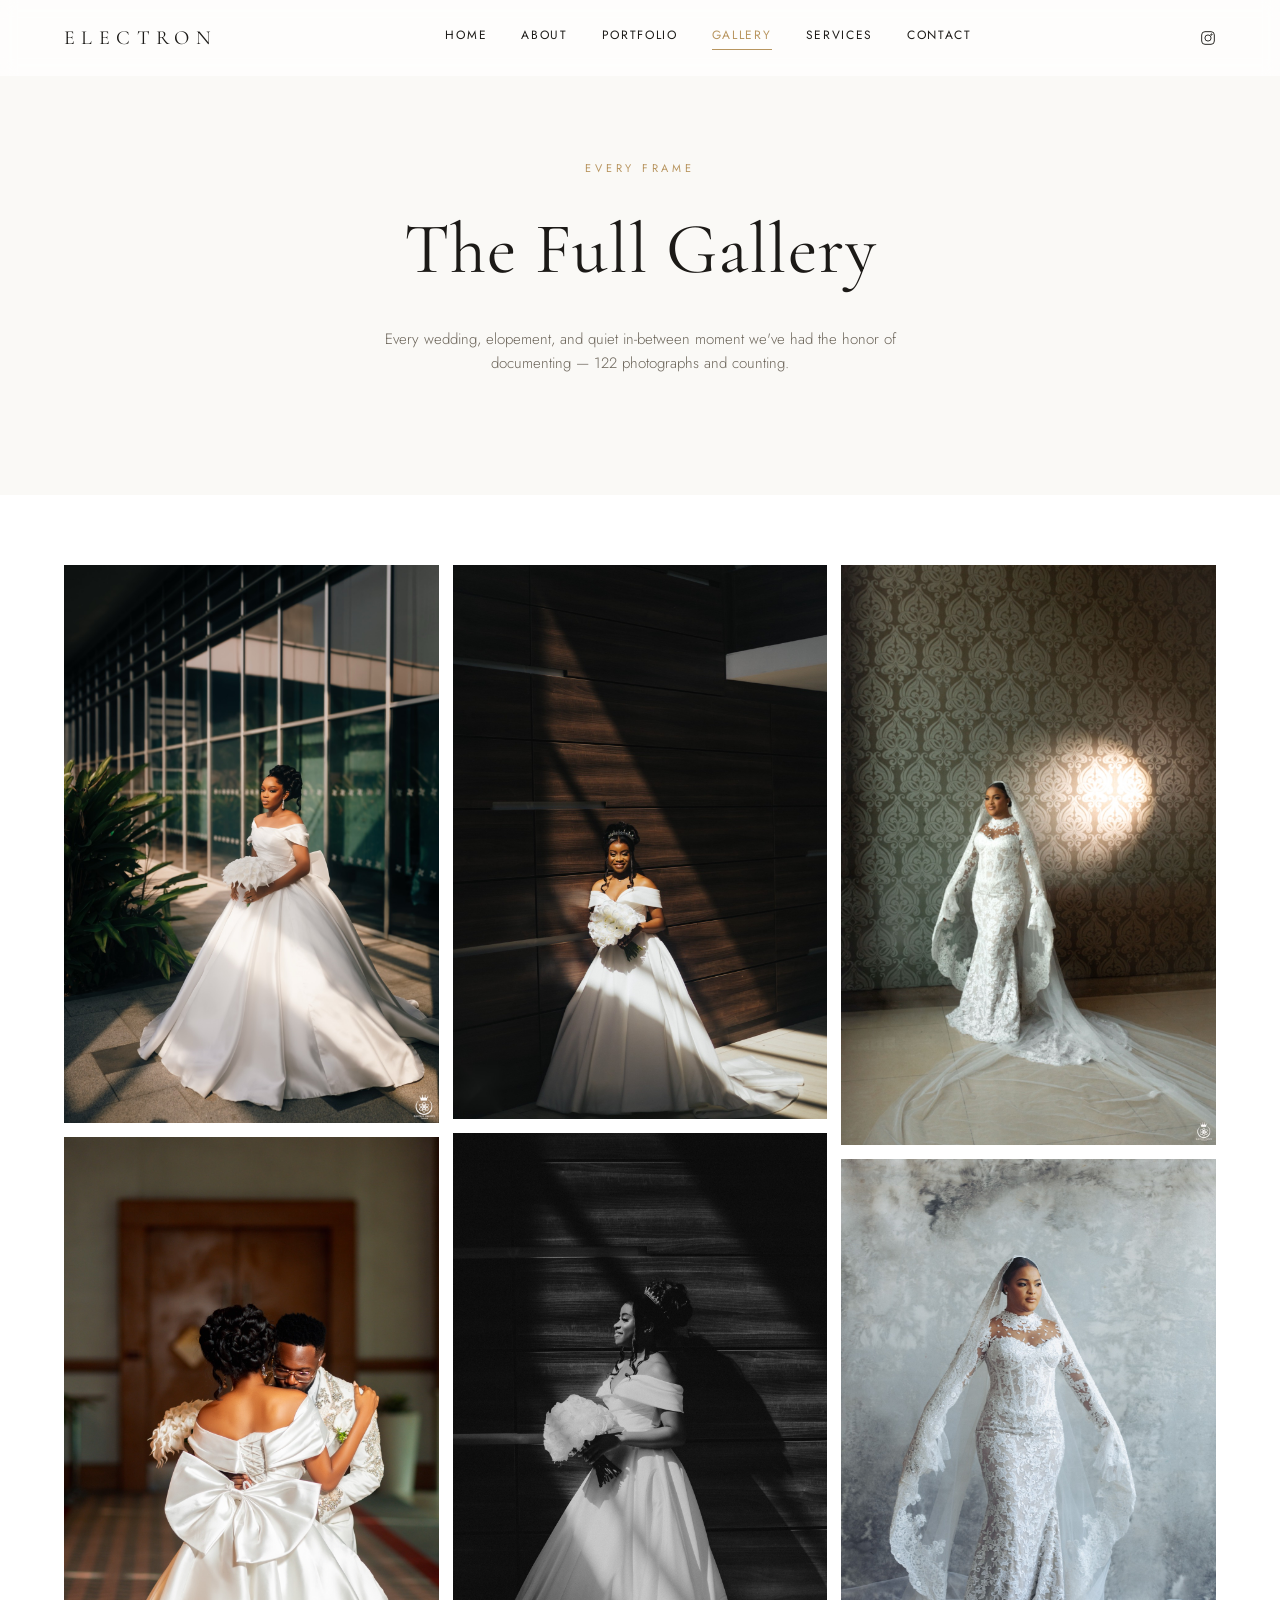
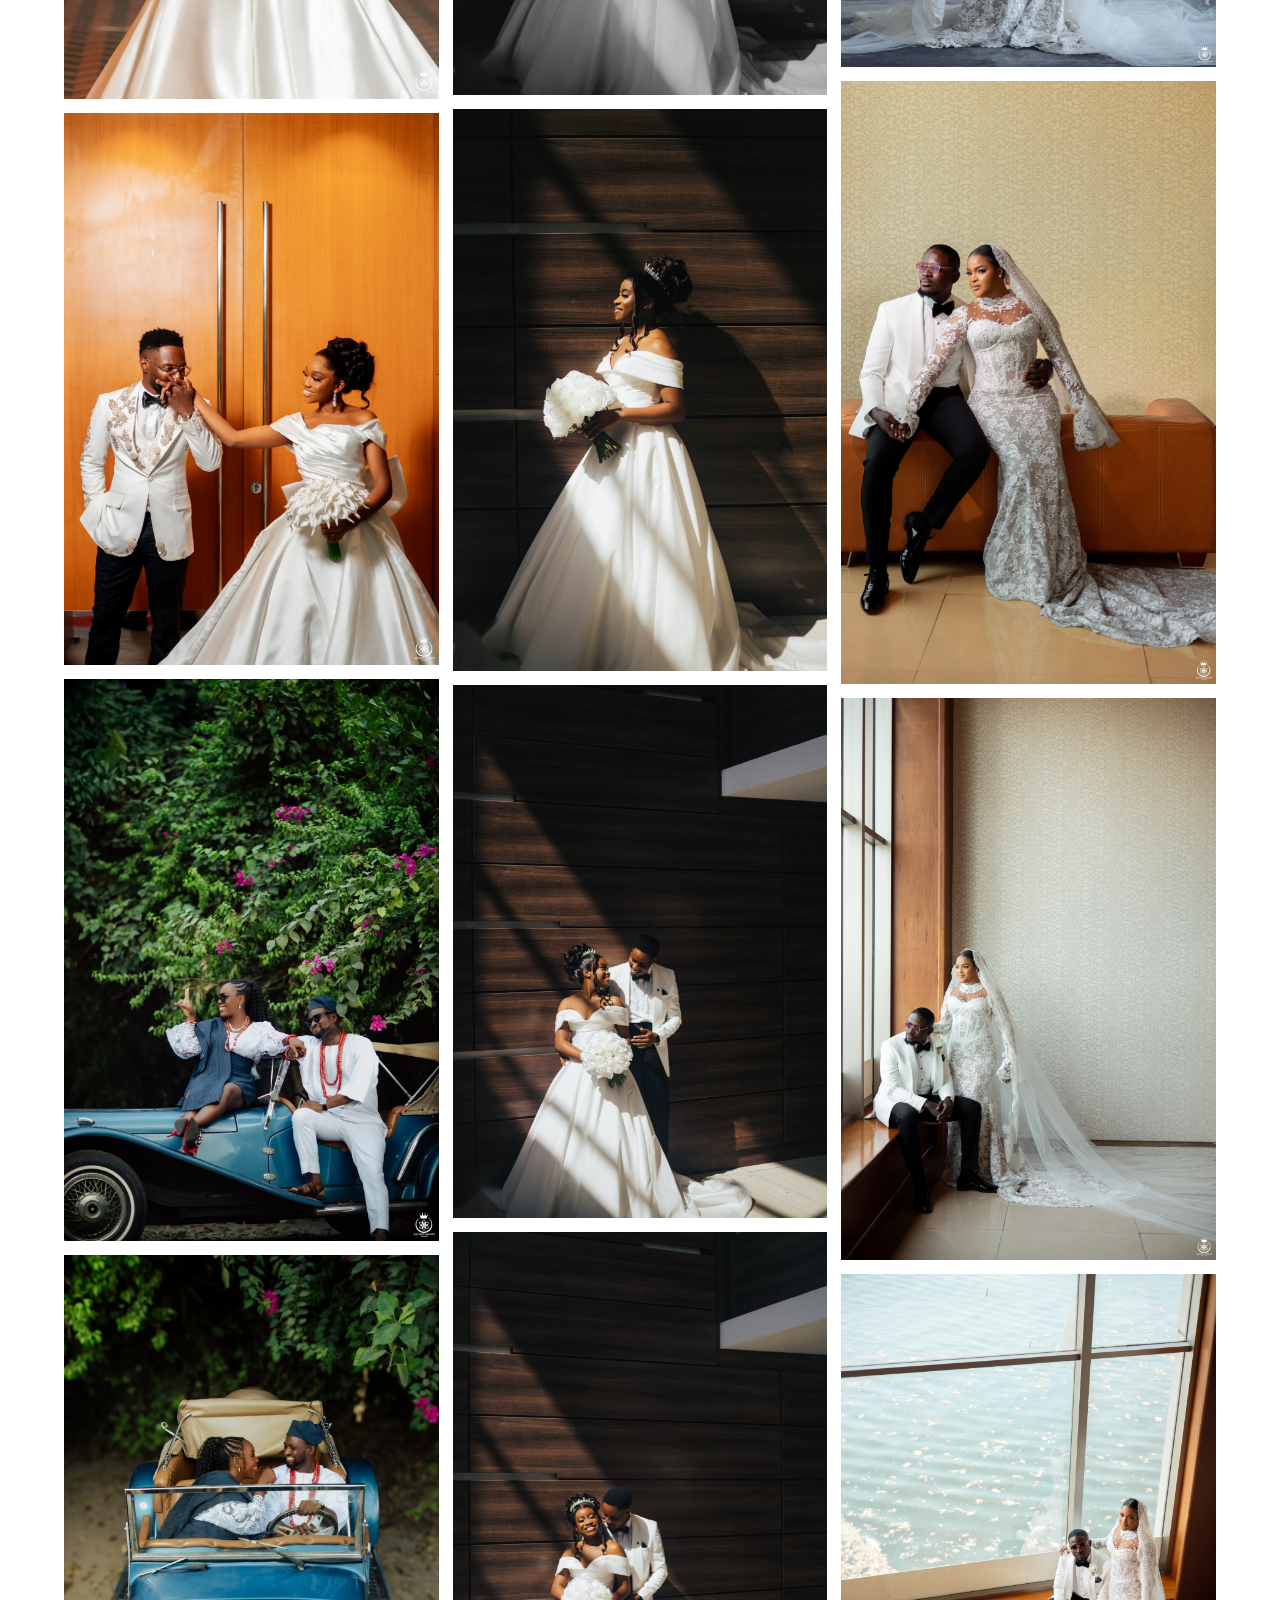
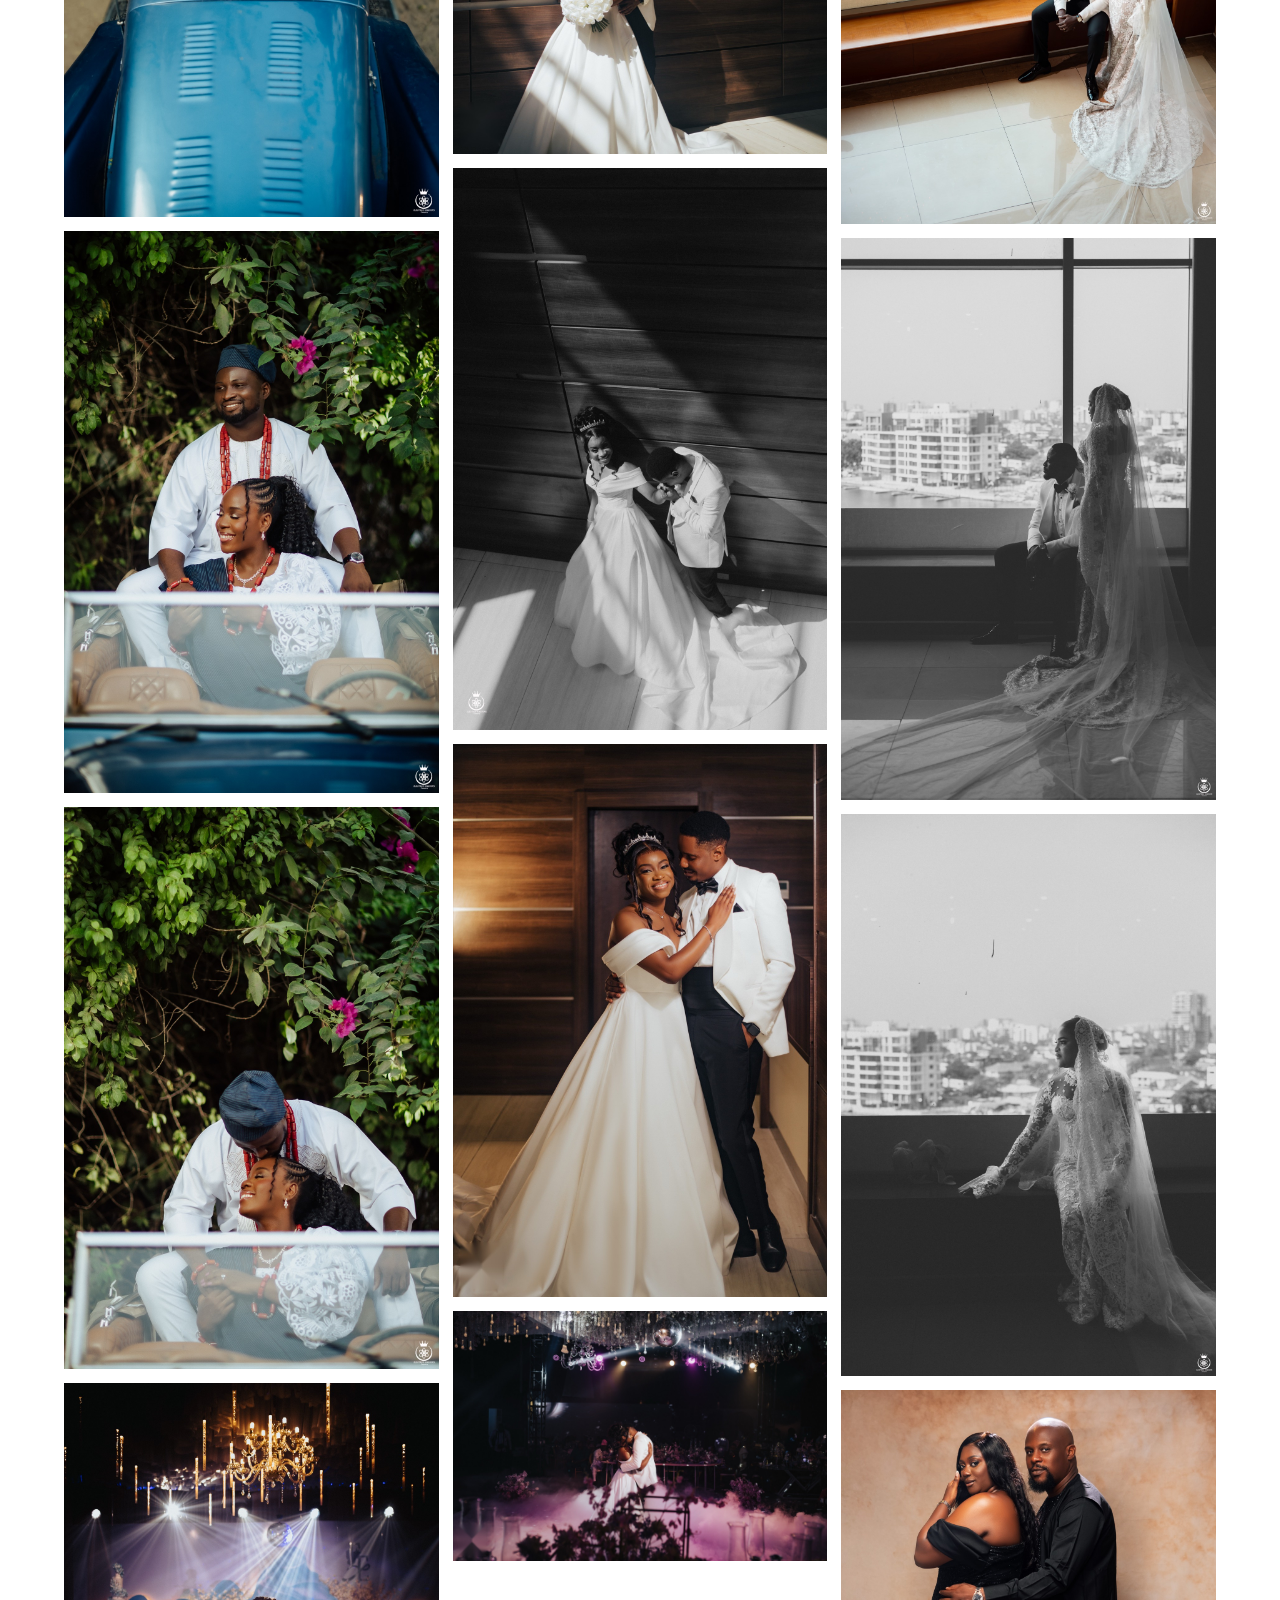
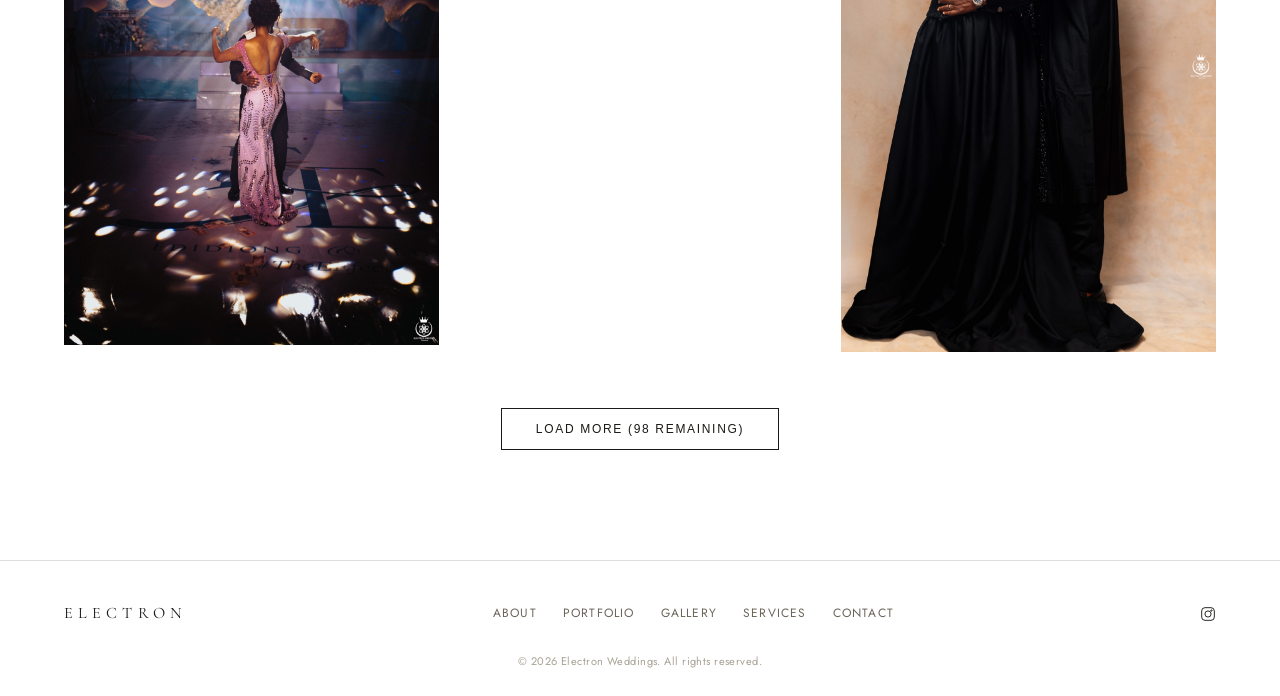
==== gallery.html @ 6eec6b78 "Electron Weddings website Wedding photography site with hero, portfolio, services, testimonials, Ins" ====
<!DOCTYPE html>
<html lang="en">
<head>
<meta charset="UTF-8" />
<meta name="viewport" content="width=device-width, initial-scale=1.0" />
<title>Full Gallery — Electron Weddings</title>
<meta name="description" content="The full Electron Weddings portfolio — every wedding, elopement, and love story we've had the honor of documenting." />
<link rel="icon" href="data:image/svg+xml,<svg xmlns='http://www.w3.org/2000/svg' viewBox='0 0 100 100'><text y='.9em' font-size='90'>◈</text></svg>" />
<link rel="preconnect" href="https://fonts.googleapis.com">
<link rel="preconnect" href="https://fonts.gstatic.com" crossorigin>
<link href="https://fonts.googleapis.com/css2?family=Cormorant+Garamond:ital,wght@0,300;0,400;0,500;0,600;1,400&family=Jost:wght@300;400;500;600&display=swap" rel="stylesheet">
<link rel="stylesheet" href="css/style.css?v=1788939989" />
</head>
<body>

<!-- ============ PRELOADER ============ -->
<div id="preloader"><span>ELECTRON WEDDINGS</span></div>

<!-- ============ NAV ============ -->
<header class="site-header" id="siteHeader">
  <div class="nav-wrap">
    <a href="index.html" class="logo">ELECTRON</a>
    <nav class="nav-links" id="navLinks">
      <a href="index.html#home">Home</a>
      <a href="index.html#about">About</a>
      <a href="index.html#portfolio">Portfolio</a>
      <a href="gallery.html" class="current">Gallery</a>
      <a href="index.html#services">Services</a>
      <a href="index.html#contact">Contact</a>
    </nav>
    <div class="nav-right">
      <a class="nav-social" href="https://www.instagram.com/electronweddings" target="_blank" rel="noopener" aria-label="Instagram">
        <svg viewBox="0 0 24 24" width="16" height="16" fill="none" stroke="currentColor" stroke-width="1.4"><rect x="2.5" y="2.5" width="19" height="19" rx="5"/><circle cx="12" cy="12" r="4.6"/><circle cx="17.2" cy="6.8" r="1"/></svg>
      </a>
      <button class="nav-toggle" id="navToggle" aria-label="Toggle menu">
        <span></span><span></span>
      </button>
    </div>
  </div>
</header>

<!-- ============ GALLERY HERO ============ -->
<section class="gallery-hero">
  <p class="section-eyebrow center">Every Frame</p>
  <h1 class="gallery-hero-title">The Full Gallery</h1>
  <p class="section-sub center">Every wedding, elopement, and quiet in-between moment we've had the honor of documenting — <span id="galleryCount">122</span> photographs and counting.</p>
</section>

<!-- ============ FULL GALLERY ============ -->
<section class="full-gallery">
  <div class="gallery" id="fullGallery"></div>
  <button class="btn-outline-dark load-more-btn" id="loadMoreBtn">Load More</button>
</section>

<!-- ============ FOOTER ============ -->
<footer class="site-footer">
  <div class="footer-inner">
    <a href="index.html" class="logo">ELECTRON</a>
    <nav class="footer-links">
      <a href="index.html#about">About</a>
      <a href="index.html#portfolio">Portfolio</a>
      <a href="gallery.html">Gallery</a>
      <a href="index.html#services">Services</a>
      <a href="index.html#contact">Contact</a>
    </nav>
    <div class="footer-social">
      <a href="https://www.instagram.com/electronweddings" target="_blank" rel="noopener" aria-label="Instagram">
        <svg viewBox="0 0 24 24" width="16" height="16" fill="none" stroke="currentColor" stroke-width="1.4"><rect x="2.5" y="2.5" width="19" height="19" rx="5"/><circle cx="12" cy="12" r="4.6"/><circle cx="17.2" cy="6.8" r="1"/></svg>
      </a>
    </div>
  </div>
  <p class="footer-copy">© <span id="year"></span> Electron Weddings. All rights reserved.</p>
</footer>

<!-- Lightbox -->
<div class="lightbox" id="lightbox">
  <button class="lightbox-close" id="lightboxClose" aria-label="Close">×</button>
  <button class="lightbox-nav lightbox-prev" id="lightboxPrev" aria-label="Previous photo">‹</button>
  <img id="lightboxImg" src="" alt="" />
  <button class="lightbox-nav lightbox-next" id="lightboxNext" aria-label="Next photo">›</button>
  <p class="lightbox-count" id="lightboxCount"></p>
</div>

<script src="js/gallery-data.js?v=1788939989"></script>
<script src="js/main.js?v=1788939989"></script>
<script src="js/gallery.js?v=1788939989"></script>
</body>
</html>
---- css/style.css ----
/* ===================================================================
   Electron Weddings — Stylesheet
   Minimal editorial style (inspired by REEM Photography) with
   Electron Weddings' own gold-accent / marquee / filter attributes.
   =================================================================== */

:root{
  --ink:#1c1a17;
  --paper:#ffffff;
  --cream:#faf9f6;
  --cream-dark:#efe8db;
  --gold:#b8955f;
  --gold-light:#d9bd8d;
  --charcoal:#242220;
  --line:rgba(28,26,23,.14);
  --font-serif:'Cormorant Garamond', Georgia, serif;
  --font-sans:'Jost', 'Helvetica Neue', Arial, sans-serif;
  --ease:cubic-bezier(.22,1,.36,1);
}

*,*::before,*::after{box-sizing:border-box;margin:0;padding:0;}
html{scroll-behavior:smooth;}
body{
  font-family:var(--font-sans);
  color:var(--ink);
  background:var(--paper);
  line-height:1.6;
  overflow-x:hidden;
  -webkit-font-smoothing:antialiased;
}
img{display:block;max-width:100%;height:auto;}
a{color:inherit;text-decoration:none;}
ul{list-style:none;}
h1,h2,h3{font-family:var(--font-serif);font-weight:500;letter-spacing:.01em;}
.center{text-align:center;margin-left:auto;margin-right:auto;}
.light{color:var(--cream);}

/* ---------- preloader ---------- */
#preloader{
  position:fixed;inset:0;z-index:9999;
  background:var(--ink);
  display:flex;align-items:center;justify-content:center;
  transition:opacity .8s var(--ease), visibility .8s var(--ease);
}
#preloader span{
  font-family:var(--font-serif);
  color:var(--cream);
  letter-spacing:.35em;
  font-size:14px;
  opacity:.85;
}
#preloader.loaded{opacity:0;visibility:hidden;}

/* ---------- text links (REEM-style minimal CTAs) ---------- */
.text-link{
  display:inline-flex;align-items:center;gap:6px;
  font-size:12px;letter-spacing:.14em;text-transform:uppercase;
  color:var(--ink);
  padding-bottom:5px;
  border-bottom:1px solid var(--ink);
  transition:color .3s var(--ease), border-color .3s var(--ease), gap .3s var(--ease);
}
.text-link i{font-style:normal;transition:transform .3s var(--ease);}
.text-link:hover{color:var(--gold);border-color:var(--gold);gap:10px;}
.text-link.light{color:var(--cream);border-color:var(--cream);}
.text-link.light:hover{color:var(--gold-light);border-color:var(--gold-light);}
.center-link{display:flex;width:max-content;margin:36px auto 0;}

.btn-outline-dark{
  background:transparent;border:1px solid var(--ink);color:var(--ink);
  padding:13px 34px;font-size:12px;letter-spacing:.14em;text-transform:uppercase;
  cursor:pointer;border-radius:0;transition:all .35s var(--ease);
}
.btn-outline-dark:hover{background:var(--ink);color:var(--paper);}

/* ---------- header / nav ---------- */
.site-header{
  position:fixed;top:0;left:0;right:0;z-index:500;
  padding:22px 5%;
  background:rgba(255,255,255,.7);
  backdrop-filter:blur(8px);
  transition:background .4s var(--ease), padding .4s var(--ease), box-shadow .4s var(--ease);
}
.site-header.scrolled{
  background:rgba(255,255,255,.94);
  padding:14px 5%;
  box-shadow:0 1px 0 var(--line);
}
.nav-wrap{
  width:100%;
  display:flex;align-items:center;justify-content:space-between;
}
.logo{
  font-family:var(--font-serif);
  font-size:20px;
  letter-spacing:.32em;
  color:var(--ink);
}
.nav-links{display:flex;align-items:center;gap:34px;}
.nav-links a{
  font-size:12px;letter-spacing:.14em;text-transform:uppercase;
  color:var(--ink);
  position:relative;
  padding-bottom:4px;
  transition:color .3s var(--ease);
}
.nav-links a::after{
  content:'';position:absolute;left:0;bottom:0;width:0;height:1px;background:var(--gold);
  transition:width .3s var(--ease);
}
.nav-links a:hover::after{width:100%;}
.nav-links a.current{color:var(--gold);}
.nav-links a.current::after{width:100%;}
.nav-right{display:flex;align-items:center;gap:22px;}
.nav-social{color:var(--ink);transition:color .3s var(--ease);display:flex;}
.nav-social:hover{color:var(--gold);}
.nav-toggle{
  display:none;flex-direction:column;gap:6px;background:none;border:none;cursor:pointer;z-index:600;
}
.nav-toggle span{width:22px;height:1px;background:var(--ink);}

/* ---------- hero ---------- */
.hero{
  position:relative;
  height:100vh;
  min-height:600px;
  display:flex;align-items:center;justify-content:center;
  overflow:hidden;
}
.hero-media{position:absolute;inset:0;}
.hero-media img{
  width:100%;height:100%;object-fit:cover;
  transform:scale(1.08);
  animation:heroZoom 18s ease-in-out infinite alternate;
}
@keyframes heroZoom{from{transform:scale(1.08);}to{transform:scale(1);}}
.hero-overlay{
  position:absolute;inset:0;
  background:linear-gradient(180deg, rgba(28,26,23,.32) 0%, rgba(28,26,23,.2) 45%, rgba(28,26,23,.6) 100%);
}
.hero-content{
  position:relative;z-index:2;text-align:center;color:var(--cream);
  padding:0 20px;
  max-width:760px;
  opacity:0;
  animation:fadeUp 1.2s .3s var(--ease) forwards;
}
@keyframes fadeUp{from{opacity:0;transform:translateY(24px);}to{opacity:1;transform:translateY(0);}}
.hero-eyebrow{
  font-size:12px;letter-spacing:.3em;text-transform:uppercase;color:var(--gold-light);margin-bottom:22px;
}
.hero h1{
  font-family:var(--font-serif);font-weight:400;
  font-size:clamp(48px,9vw,104px);
  line-height:1.02;
  margin-bottom:24px;
  letter-spacing:.01em;
}
.hero-sub{
  font-size:15px;font-weight:300;letter-spacing:.06em;text-transform:uppercase;
  margin:0 auto 36px;
  color:rgba(247,243,236,.85);
}
.hero-actions{display:flex;gap:36px;justify-content:center;flex-wrap:wrap;}
.scroll-cue{
  position:absolute;bottom:32px;left:50%;transform:translateX(-50%);z-index:2;
}
.scroll-cue span{
  display:block;width:1px;height:46px;background:rgba(247,243,236,.5);position:relative;
  animation:scrollCue 2s ease-in-out infinite;
}
@keyframes scrollCue{0%{opacity:0;transform:scaleY(0);transform-origin:top;}40%{opacity:1;transform:scaleY(1);transform-origin:top;}60%{opacity:1;transform:scaleY(1);transform-origin:bottom;}100%{opacity:0;transform:scaleY(0);transform-origin:bottom;}}

/* ---------- entry gate ---------- */
.entry-gate{
  position:relative;
  min-height:100vh;
  display:flex;align-items:center;justify-content:center;
  background:
    radial-gradient(ellipse 60% 50% at 50% 45%, rgba(184,149,95,.10), transparent 70%),
    radial-gradient(ellipse 120% 90% at 50% 50%, #2a2620 0%, var(--ink) 65%);
  overflow:hidden;
  text-align:center;
  padding:60px 20px;
}
.entry-gate.hiding{
  animation:gateExit .8s var(--ease) forwards;
  pointer-events:none;
}
@keyframes gateExit{
  0%{opacity:1;transform:scale(1);}
  100%{opacity:0;transform:scale(1.06);}
}
.gate-inner{
  position:relative;z-index:2;
  display:flex;flex-direction:column;align-items:center;gap:26px;
}
.camera-gate-btn{
  position:relative;background:none;border:none;cursor:pointer;padding:0;
  width:230px;height:200px;display:flex;align-items:center;justify-content:center;
  perspective:600px;
  -webkit-tap-highlight-color:transparent;
}
.camera-icon{
  position:relative;z-index:2;
  filter:drop-shadow(0 6px 30px rgba(0,0,0,.45)) drop-shadow(0 0 26px rgba(184,149,95,.3));
  transform:rotateX(var(--tiltX,0deg)) rotateY(var(--tiltY,0deg)) scale(var(--gate-scale,1));
  transition:transform .5s var(--ease), filter .4s var(--ease);
}
.camera-gate-btn:hover .camera-icon{
  filter:drop-shadow(0 10px 34px rgba(0,0,0,.5)) drop-shadow(0 0 40px rgba(184,149,95,.5));
  --gate-scale:1.05;
}
.camera-gate-btn:active .camera-icon{ --gate-scale:0.95; }

/* -- camera body -- */
.cam-chassis{
  fill:var(--charcoal);stroke:var(--gold);stroke-width:1.25;
}
.cam-viewfinder{
  fill:var(--charcoal);stroke:var(--gold);stroke-width:1.25;
}
.cam-shutter-mount{
  fill:#1a1815;stroke:var(--gold-light);stroke-width:1;opacity:.9;
}
.cam-shutter-btn{
  fill:var(--gold);
  transition:transform .18s var(--ease), fill .3s var(--ease);
  transform-origin:190px 50px;
}
.camera-gate-btn:hover .cam-shutter-btn{fill:var(--gold-light);}
.camera-gate-btn.snapping .cam-shutter-btn{transform:scale(.72);fill:var(--cream);}
.cam-lug{fill:none;stroke:var(--gold);stroke-width:1.25;opacity:.7;}

/* -- lens / aperture -- */
.cam-lens-ring{fill:#151310;stroke:var(--gold-light);stroke-width:1.5;opacity:.9;}
.cam-lens{fill:#0f0e0c;stroke:var(--gold);stroke-width:1;}
.cam-lens-dot{fill:var(--gold-light);transition:opacity .3s var(--ease);}
.cam-lens-glint{fill:none;stroke:rgba(247,243,236,.35);stroke-width:3;stroke-linecap:round;}
.blade-path{fill:var(--cream);opacity:.94;}
.blade-slide{
  transform:translateX(-19px);
  transition:transform .55s cubic-bezier(.6,-0.28,.44,1.35);
}
.cam-aperture{
  transform-origin:120px 129px;
  animation:apertureDrift 50s linear infinite;
}
@keyframes apertureDrift{from{transform:rotate(0deg);}to{transform:rotate(360deg);}}
.camera-gate-btn:hover .blade-slide{transform:translateX(-7px);}
.camera-gate-btn.snapping .blade-slide{
  transform:translateX(4px);
  transition:transform .16s cubic-bezier(.7,0,.84,0);
}
.camera-gate-btn.snapping .cam-lens-dot{opacity:0;}
.gate-ring-pulse{
  position:absolute;top:50%;left:63%;width:112px;height:112px;margin:-56px 0 0 -56px;
  border-radius:50%;
  border:1px solid var(--gold-light);opacity:0;
  animation:gatePulse 2.8s ease-out infinite;
}
@keyframes gatePulse{
  0%{transform:scale(.86);opacity:.55;}
  100%{transform:scale(1.5);opacity:0;}
}
.gate-glow{
  position:absolute;top:50%;left:63%;width:170px;height:170px;margin:-85px 0 0 -85px;
  border-radius:50%;
  background:radial-gradient(circle,rgba(184,149,95,.28),transparent 70%);
  filter:blur(8px);
  animation:gateGlow 4.5s ease-in-out infinite;
}
@keyframes gateGlow{0%,100%{opacity:.45;}50%{opacity:1;}}
.gate-label{
  font-family:var(--font-serif);font-size:22px;font-weight:400;letter-spacing:.05em;
  color:var(--cream);
}
.gate-sub{
  font-size:11px;letter-spacing:.24em;text-transform:uppercase;
  color:rgba(247,243,236,.5);margin-top:-14px;
}
.gate-flash{
  position:fixed;inset:0;background:#fdfaf3;opacity:0;pointer-events:none;z-index:5000;
}
.gate-flash.flashing{animation:flashPop .55s ease-out;}
@keyframes flashPop{0%{opacity:0;}14%{opacity:1;}100%{opacity:0;}}

#siteContent{display:none;}
#siteContent.revealed{display:block;animation:contentIn 1s var(--ease);}
@keyframes contentIn{from{opacity:0;transform:translateY(28px);}to{opacity:1;transform:translateY(0);}}

body.gate-locked .nav-links,
body.gate-locked .nav-right{
  opacity:.3;pointer-events:none;transition:opacity .5s var(--ease);
}

@media (max-width:520px){
  .camera-gate-btn{width:190px;height:166px;}
  .camera-icon{width:175px;height:153px;}
  .gate-glow{width:140px;height:140px;margin:-70px 0 0 -70px;}
  .gate-ring-pulse{width:92px;height:92px;margin:-46px 0 0 -46px;}
}

/* ---------- marquee ---------- */
.marquee{
  background:var(--ink);color:var(--cream);
  overflow:hidden;white-space:nowrap;padding:16px 0;
}
.marquee-track{
  display:inline-flex;gap:24px;
  animation:marquee 26s linear infinite;
}
.marquee-track span{
  font-family:var(--font-serif);font-style:italic;font-size:17px;letter-spacing:.03em;color:rgba(247,243,236,.85);
}
@keyframes marquee{from{transform:translateX(0);}to{transform:translateX(-50%);}}

/* ---------- stands for ---------- */
.stands-for{
  padding:110px 5% 100px;text-align:center;background:var(--paper);
}
.standsfor-title{
  font-size:clamp(32px,6vw,64px);font-weight:400;line-height:1.15;
}
.standsfor-title em{font-style:italic;color:var(--gold);font-weight:400;}

/* ---------- section shared ---------- */
.section-eyebrow{
  font-size:11px;letter-spacing:.34em;text-transform:uppercase;color:var(--gold);margin-bottom:14px;
}
.section-eyebrow.light{color:var(--gold-light);}
.section-title{font-family:var(--font-serif);font-size:clamp(30px,4vw,44px);font-weight:400;margin-bottom:16px;}
.section-sub{
  font-weight:300;color:#6b6459;max-width:560px;margin:0 auto 50px;font-size:15px;
}
.section-sub.light{color:rgba(247,243,236,.7);}

/* ---------- about ---------- */
.about{
  display:grid;grid-template-columns:1fr 1fr;
  align-items:stretch;
  min-height:600px;
  background:var(--cream);
}
.about-image{overflow:hidden;}
.about-image img{width:100%;height:100%;object-fit:cover;min-height:400px;filter:grayscale(.15);}
.about-content{
  padding:90px 8%;
  display:flex;flex-direction:column;justify-content:center;
}
.about-content h2{font-size:clamp(26px,2.6vw,34px);margin-bottom:22px;line-height:1.2;font-weight:400;}
.about-content p{color:#514c44;font-weight:300;margin-bottom:16px;max-width:480px;font-size:15px;}
.about-stats{display:flex;gap:44px;margin:30px 0 34px;}
.about-stats strong{display:block;font-family:var(--font-serif);font-size:30px;color:var(--gold);font-weight:400;}
.about-stats span{font-size:11px;letter-spacing:.1em;text-transform:uppercase;color:#8a8377;}

/* ---------- spotlight ---------- */
.spotlight{position:relative;height:70vh;min-height:420px;overflow:hidden;}
.spotlight img{width:100%;height:100%;object-fit:cover;}
.spotlight::after{
  content:'';position:absolute;inset:0;
  background:linear-gradient(180deg, rgba(28,26,23,0) 40%, rgba(28,26,23,.72) 100%);
}
.spotlight-caption{
  position:absolute;left:0;right:0;bottom:0;z-index:2;
  padding:50px 6%;text-align:center;
}
.spotlight-caption h3{
  font-size:clamp(24px,3.4vw,36px);color:var(--cream);font-weight:400;margin:8px 0 22px;
}

/* ---------- portfolio ---------- */
.portfolio{padding:110px 5% 90px;background:var(--paper);}
.filter-bar{display:flex;gap:28px;justify-content:center;flex-wrap:wrap;margin-bottom:50px;}
.filter-btn{
  background:none;border:none;border-bottom:1px solid transparent;padding:0 0 6px;
  font-size:12px;letter-spacing:.14em;text-transform:uppercase;
  cursor:pointer;color:#9a9284;
  transition:all .3s var(--ease);
}
.filter-btn:hover{color:var(--ink);}
.filter-btn.active{color:var(--ink);border-color:var(--gold);}
.gallery{
  columns:3 260px;
  column-gap:14px;
  max-width:1200px;margin:0 auto;
}
.gallery-item{
  position:relative;overflow:hidden;cursor:pointer;
  margin:0 0 14px;break-inside:avoid;
  opacity:1;transform:scale(1);
}
.gallery-item.hide{
  display:none;
}
.gallery-item img{
  width:100%;height:auto;display:block;
  transition:transform .6s var(--ease);
}
.gallery-item figcaption{
  position:absolute;inset:0;display:flex;align-items:center;justify-content:center;
  background:rgba(28,26,23,0);color:transparent;
  font-size:11px;letter-spacing:.2em;text-transform:uppercase;
  transition:all .4s var(--ease);
}
.gallery-item:hover img{transform:scale(1.05);}
.gallery-item:hover figcaption{background:rgba(28,26,23,.32);color:#fff;}
.gallery-note{
  text-align:center;font-size:12px;color:#9a9284;margin-top:36px;font-style:italic;
}
.gallery-note code{background:var(--cream-dark);padding:2px 6px;border-radius:3px;}

/* ---------- gallery page ---------- */
.gallery-hero{
  padding:160px 5% 70px;text-align:center;background:var(--cream);
}
.gallery-hero-title{
  font-family:var(--font-serif);font-weight:400;
  font-size:clamp(38px,7vw,72px);margin:6px 0 20px;
}
.full-gallery{padding:70px 5% 110px;background:var(--paper);text-align:center;}
.full-gallery .gallery{margin-bottom:56px;}
.load-more-btn{min-width:220px;}

/* ---------- services ---------- */
.services{background:var(--cream);padding:110px 5%;}
.pricing-grid{
  display:grid;grid-template-columns:repeat(3,1fr);gap:26px;
  max-width:1100px;margin:0 auto;
}
.price-card{
  background:var(--paper);
  border:1px solid var(--line);
  padding:46px 36px;color:var(--ink);
  position:relative;
  transition:transform .4s var(--ease), border-color .4s var(--ease);
  display:flex;flex-direction:column;
}
.price-card:hover{transform:translateY(-6px);border-color:var(--gold);}
.price-card.featured{border-color:var(--gold);}
.price-card h3{font-size:26px;margin-bottom:8px;font-weight:400;}
.price-card .price{font-family:var(--font-serif);font-size:26px;color:var(--gold);margin-bottom:26px;}
.price-card ul{margin-bottom:32px;}
.price-card li{
  font-size:13px;font-weight:300;color:#6b6459;
  padding:10px 0;border-bottom:1px solid var(--line);
}
.price-card li:last-child{border-bottom:none;}
.price-card .text-link{margin-top:auto;}
.badge{
  position:absolute;top:-13px;left:50%;transform:translateX(-50%);
  background:var(--gold);color:var(--paper);
  font-size:10px;letter-spacing:.14em;text-transform:uppercase;
  padding:6px 18px;
}

/* ---------- testimonials ---------- */
.testimonials{padding:110px 5%;text-align:center;background:var(--paper);}
.testimonial-track{position:relative;max-width:680px;margin:0 auto;min-height:170px;}
.testimonial{
  position:absolute;inset:0;
  opacity:0;visibility:hidden;
  transition:opacity .6s var(--ease);
}
.testimonial.active{opacity:1;visibility:visible;position:relative;}
.testimonial p{
  font-family:var(--font-serif);font-size:clamp(20px,2.6vw,28px);font-style:italic;font-weight:400;
  color:var(--ink);line-height:1.4;margin-bottom:22px;
}
.testimonial cite{font-size:12px;letter-spacing:.14em;text-transform:uppercase;color:var(--gold);font-style:normal;}
.testimonial-dots{display:flex;gap:9px;justify-content:center;margin-top:36px;}
.testimonial-dots span{
  width:7px;height:7px;border-radius:50%;background:var(--line);cursor:pointer;
  transition:background .3s var(--ease);
}
.testimonial-dots span.active{background:var(--gold);}

/* ---------- instagram ---------- */
.instagram{padding:110px 5%;text-align:center;background:var(--cream);}
.insta-grid{
  display:grid;grid-template-columns:repeat(6,1fr);gap:8px;
  max-width:1100px;margin:36px auto 0;
}
.insta-tile{
  position:relative;aspect-ratio:1/1;overflow:hidden;display:block;
}
.insta-tile img{width:100%;height:100%;object-fit:cover;transition:transform .5s var(--ease);}
.insta-icon{
  position:absolute;inset:0;display:flex;align-items:center;justify-content:center;
  background:rgba(28,26,23,0);color:transparent;font-size:26px;
  transition:all .35s var(--ease);
}
.insta-tile:hover img{transform:scale(1.08);}
.insta-tile:hover .insta-icon{background:rgba(28,26,23,.4);color:#fff;}

/* ---------- contact ---------- */
.contact{background:var(--paper);padding:120px 5%;border-top:1px solid var(--line);}
.contact-inner{max-width:680px;margin:0 auto;text-align:center;}
.contact-form{margin-top:44px;text-align:left;}
.form-row{display:grid;grid-template-columns:1fr 1fr;gap:20px;}
.form-group{margin-bottom:22px;}
.form-group label{
  display:block;font-size:11px;letter-spacing:.1em;text-transform:uppercase;
  color:#8a8377;margin-bottom:8px;
}
.form-group label em{font-style:normal;color:#bcb6a8;text-transform:none;letter-spacing:0;}
.form-group input,.form-group textarea{
  width:100%;background:transparent;border:none;border-bottom:1px solid var(--line);
  color:var(--ink);font-family:var(--font-sans);font-size:15px;padding:10px 2px;
  transition:border-color .3s var(--ease);
  resize:vertical;
}
.form-group input:focus,.form-group textarea:focus{outline:none;border-color:var(--gold);}
.contact-form button[type="submit"]{margin-top:10px;}
.form-status{margin-top:16px;font-size:13px;color:var(--gold);min-height:18px;}
.contact-alt{
  margin-top:40px;font-size:14px;color:#6b6459;
  display:flex;gap:8px;justify-content:center;flex-wrap:wrap;
}
.contact-alt a{color:var(--gold);border-bottom:1px solid transparent;transition:border-color .3s var(--ease);}
.contact-alt a:hover{border-color:var(--gold);}

/* ---------- footer ---------- */
.site-footer{background:var(--paper);border-top:1px solid var(--line);padding:40px 5% 26px;}
.footer-inner{
  display:flex;align-items:center;justify-content:space-between;flex-wrap:wrap;gap:20px;
  max-width:1200px;margin:0 auto 26px;
}
.site-footer .logo{letter-spacing:.32em;font-size:16px;}
.footer-links{display:flex;gap:26px;flex-wrap:wrap;}
.footer-links a{
  font-size:12px;letter-spacing:.1em;text-transform:uppercase;color:#6b6459;
  transition:color .3s var(--ease);
}
.footer-links a:hover{color:var(--gold);}
.footer-social a{color:var(--ink);transition:color .3s var(--ease);display:flex;}
.footer-social a:hover{color:var(--gold);}
.footer-copy{text-align:center;font-size:11px;letter-spacing:.04em;color:#a8a294;}

/* ---------- lightbox ---------- */
.lightbox{
  position:fixed;inset:0;background:rgba(15,14,12,.94);
  display:flex;align-items:center;justify-content:center;
  z-index:2000;opacity:0;visibility:hidden;
  transition:opacity .35s var(--ease), visibility .35s var(--ease);
  padding:40px;
}
.lightbox.open{opacity:1;visibility:visible;}
.lightbox img{max-width:90vw;max-height:85vh;object-fit:contain;}
.lightbox-close{
  position:absolute;top:26px;right:34px;background:none;border:none;color:var(--cream);
  font-size:36px;line-height:1;cursor:pointer;font-weight:300;
}
.lightbox-nav{
  position:absolute;top:50%;transform:translateY(-50%);
  background:none;border:none;color:rgba(247,243,236,.7);
  font-size:52px;line-height:1;font-weight:300;cursor:pointer;
  padding:10px 16px;transition:color .3s var(--ease);
}
.lightbox-nav:hover{color:var(--gold-light);}
.lightbox-prev{left:6px;}
.lightbox-next{right:6px;}
.lightbox-count{
  position:absolute;bottom:24px;left:50%;transform:translateX(-50%);
  color:rgba(247,243,236,.6);font-size:12px;letter-spacing:.12em;
}
@media (max-width:600px){
  .lightbox-nav{font-size:34px;padding:8px 10px;}
}

/* ---------- responsive ---------- */
@media (max-width:900px){
  .nav-links{
    position:fixed;top:0;right:0;height:100vh;width:min(320px,80vw);
    background:var(--paper);flex-direction:column;justify-content:center;align-items:flex-start;
    padding:0 40px;gap:26px;
    transform:translateX(100%);
    transition:transform .4s var(--ease);
    box-shadow:-8px 0 30px rgba(0,0,0,.06);
  }
  .nav-links.open{transform:translateX(0);}
  .nav-links a{font-size:15px;}
  .nav-toggle{display:flex;}
  .about{grid-template-columns:1fr;}
  .about-image{min-height:340px;}
  .about-content{padding:60px 8%;}
  .pricing-grid{grid-template-columns:1fr;}
  .gallery{columns:2 200px;}
  .insta-grid{grid-template-columns:repeat(3,1fr);}
  .form-row{grid-template-columns:1fr;}
}
@media (max-width:520px){
  .hero-actions{flex-direction:column;width:100%;align-items:center;}
  .insta-grid{grid-template-columns:repeat(2,1fr);}
}
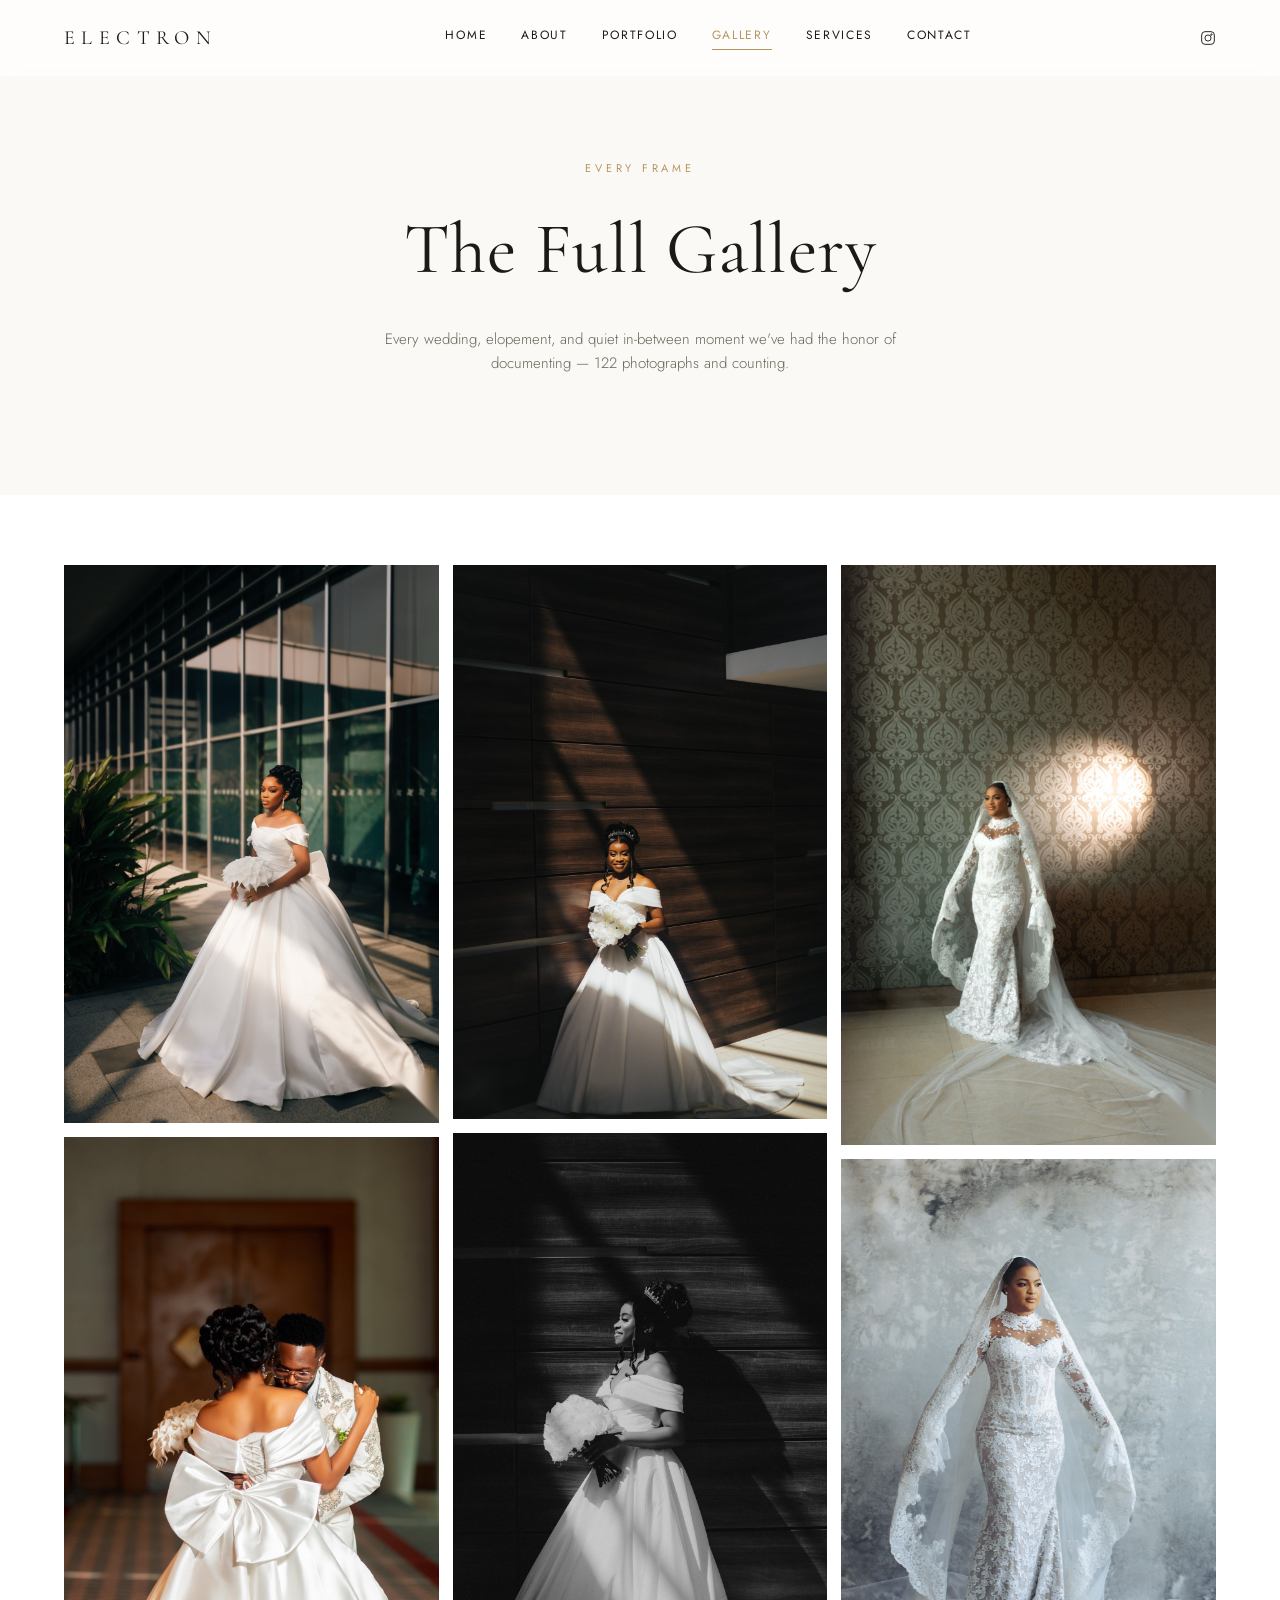
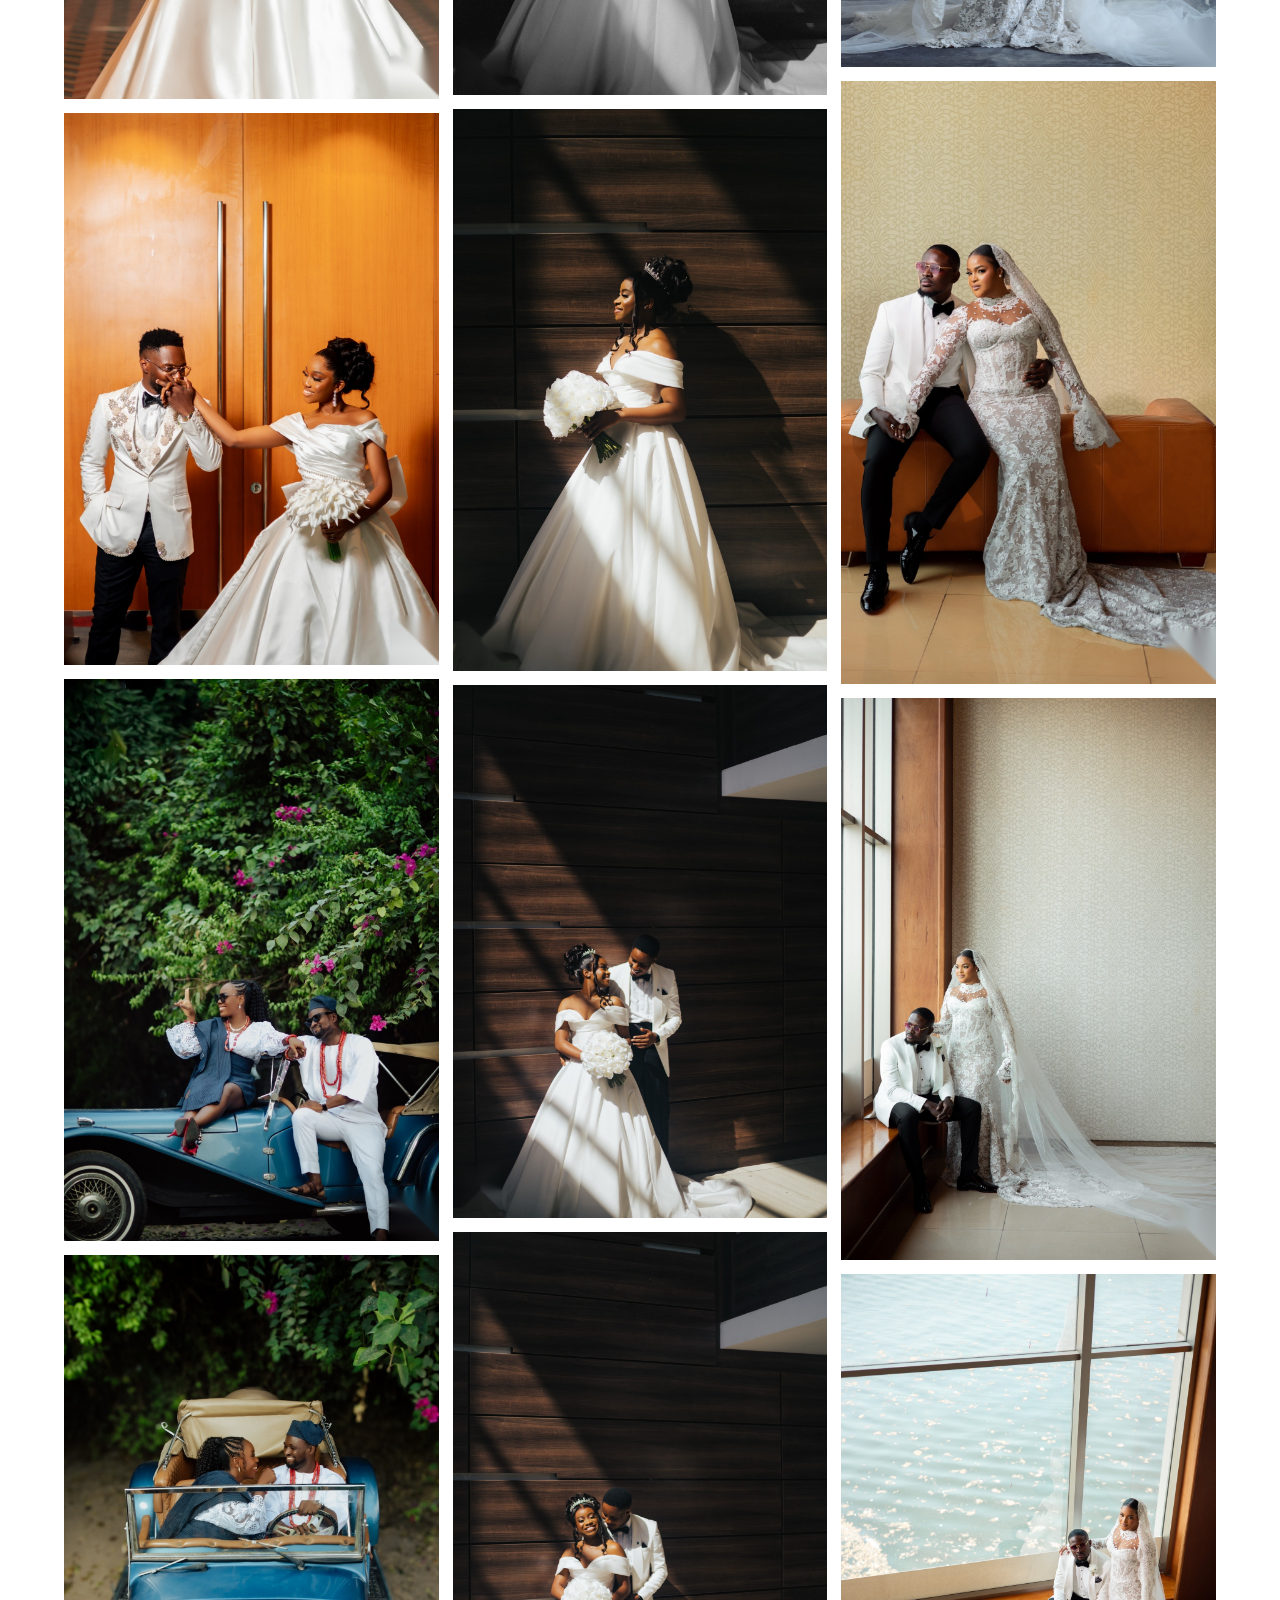
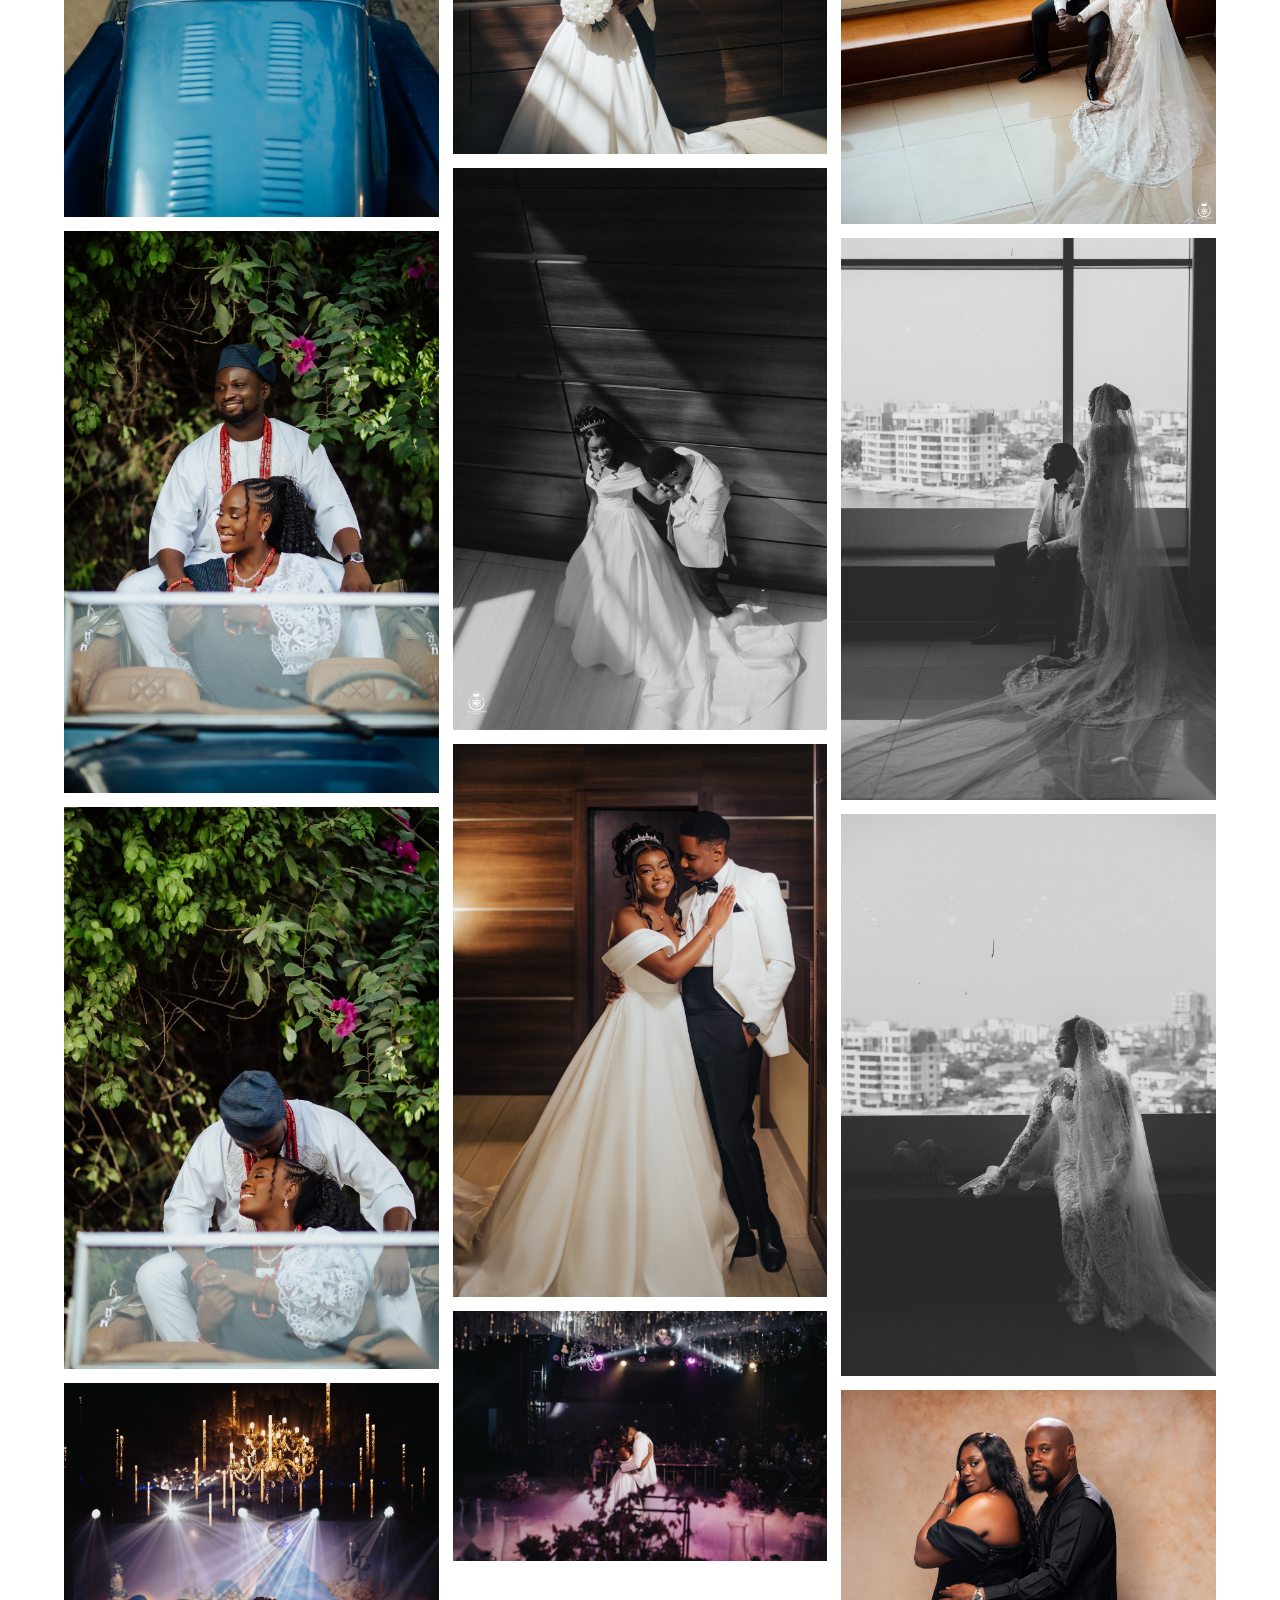
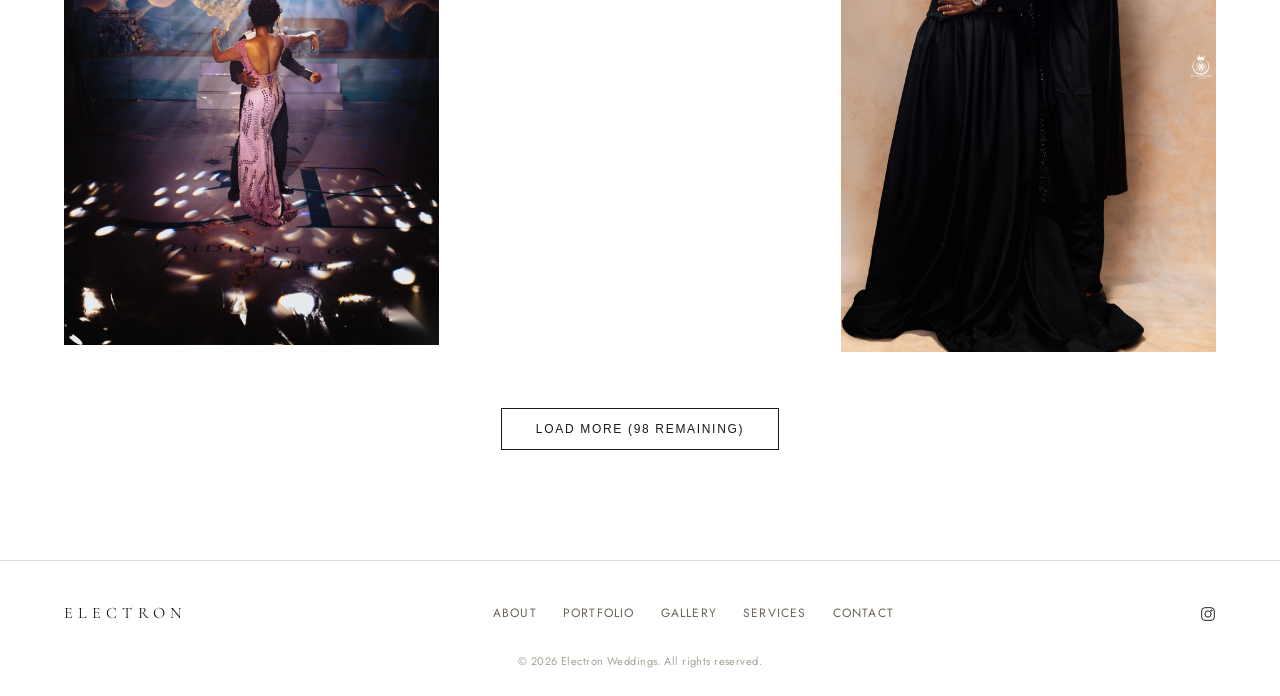
==== commit 30835951: "Real pricing, new hero images, contact email, watermark cleanup - Hero now cross-fades between the t" ====
--- a/gallery.html
+++ b/gallery.html
@@ -9,7 +9,7 @@
 <link rel="preconnect" href="https://fonts.googleapis.com">
 <link rel="preconnect" href="https://fonts.gstatic.com" crossorigin>
 <link href="https://fonts.googleapis.com/css2?family=Cormorant+Garamond:ital,wght@0,300;0,400;0,500;0,600;1,400&family=Jost:wght@300;400;500;600&display=swap" rel="stylesheet">
-<link rel="stylesheet" href="css/style.css?v=1788939989" />
+<link rel="stylesheet" href="css/style.css?v=1788972405" />
 </head>
 <body>
 
@@ -81,8 +81,8 @@
   <p class="lightbox-count" id="lightboxCount"></p>
 </div>
 
-<script src="js/gallery-data.js?v=1788939989"></script>
-<script src="js/main.js?v=1788939989"></script>
-<script src="js/gallery.js?v=1788939989"></script>
+<script src="js/gallery-data.js?v=1788972405"></script>
+<script src="js/main.js?v=1788972405"></script>
+<script src="js/gallery.js?v=1788972405"></script>
 </body>
 </html>
--- a/css/style.css
+++ b/css/style.css
@@ -129,11 +129,22 @@
 }
 .hero-media{position:absolute;inset:0;}
 .hero-media img{
+  position:absolute;inset:0;
   width:100%;height:100%;object-fit:cover;
   transform:scale(1.08);
   animation:heroZoom 18s ease-in-out infinite alternate;
 }
+.hero-media .hero-alt{
+  opacity:0;
+  animation:heroZoom 18s ease-in-out infinite alternate,
+            heroCross 16s ease-in-out infinite;
+}
 @keyframes heroZoom{from{transform:scale(1.08);}to{transform:scale(1);}}
+@keyframes heroCross{
+  0%,42%{opacity:0;}
+  52%,92%{opacity:1;}
+  100%{opacity:0;}
+}
 .hero-overlay{
   position:absolute;inset:0;
   background:linear-gradient(180deg, rgba(28,26,23,.32) 0%, rgba(28,26,23,.2) 45%, rgba(28,26,23,.6) 100%);
@@ -425,33 +436,46 @@
 /* ---------- services ---------- */
 .services{background:var(--cream);padding:110px 5%;}
 .pricing-grid{
-  display:grid;grid-template-columns:repeat(3,1fr);gap:26px;
-  max-width:1100px;margin:0 auto;
+  display:grid;grid-template-columns:repeat(4,1fr);gap:22px;
+  max-width:1280px;margin:0 auto;
 }
 .price-card{
   background:var(--paper);
   border:1px solid var(--line);
-  padding:46px 36px;color:var(--ink);
+  padding:38px 28px;color:var(--ink);
   position:relative;
   transition:transform .4s var(--ease), border-color .4s var(--ease);
   display:flex;flex-direction:column;
 }
 .price-card:hover{transform:translateY(-6px);border-color:var(--gold);}
-.price-card.featured{border-color:var(--gold);}
-.price-card h3{font-size:26px;margin-bottom:8px;font-weight:400;}
-.price-card .price{font-family:var(--font-serif);font-size:26px;color:var(--gold);margin-bottom:26px;}
-.price-card ul{margin-bottom:32px;}
+.price-card h3{font-size:19px;margin-bottom:16px;font-weight:400;line-height:1.3;}
+.price-card .price{margin-bottom:24px;}
+.price-tag{
+  display:inline-block;font-family:var(--font-sans);font-weight:500;
+  font-size:14px;letter-spacing:.03em;color:var(--paper);
+  padding:9px 16px;
+}
+.price-card.tier-platinum .price-tag{background:var(--gold);}
+.price-card.tier-diamond .price-tag{background:#9aa0a6;}
+.price-card.tier-sapphire .price-tag{background:#b5572e;}
+.price-card.tier-ruby .price-tag{background:var(--charcoal);}
+.price-card.tier-platinum{border-top:3px solid var(--gold);}
+.price-card.tier-diamond{border-top:3px solid #9aa0a6;}
+.price-card.tier-sapphire{border-top:3px solid #b5572e;}
+.price-card.tier-ruby{border-top:3px solid var(--charcoal);}
+@media (max-width:1100px){
+  .pricing-grid{grid-template-columns:repeat(2,1fr);max-width:760px;}
+}
+.price-card ul{margin-bottom:28px;}
 .price-card li{
-  font-size:13px;font-weight:300;color:#6b6459;
-  padding:10px 0;border-bottom:1px solid var(--line);
+  font-size:12.5px;font-weight:300;line-height:1.5;color:#6b6459;
+  padding:9px 0;border-bottom:1px solid var(--line);
 }
 .price-card li:last-child{border-bottom:none;}
 .price-card .text-link{margin-top:auto;}
-.badge{
-  position:absolute;top:-13px;left:50%;transform:translateX(-50%);
-  background:var(--gold);color:var(--paper);
-  font-size:10px;letter-spacing:.14em;text-transform:uppercase;
-  padding:6px 18px;
+.pricing-note{
+  max-width:1280px;margin:34px auto 0;text-align:center;
+  font-size:12px;font-style:italic;color:#8a8377;
 }
 
 /* ---------- testimonials ---------- */
